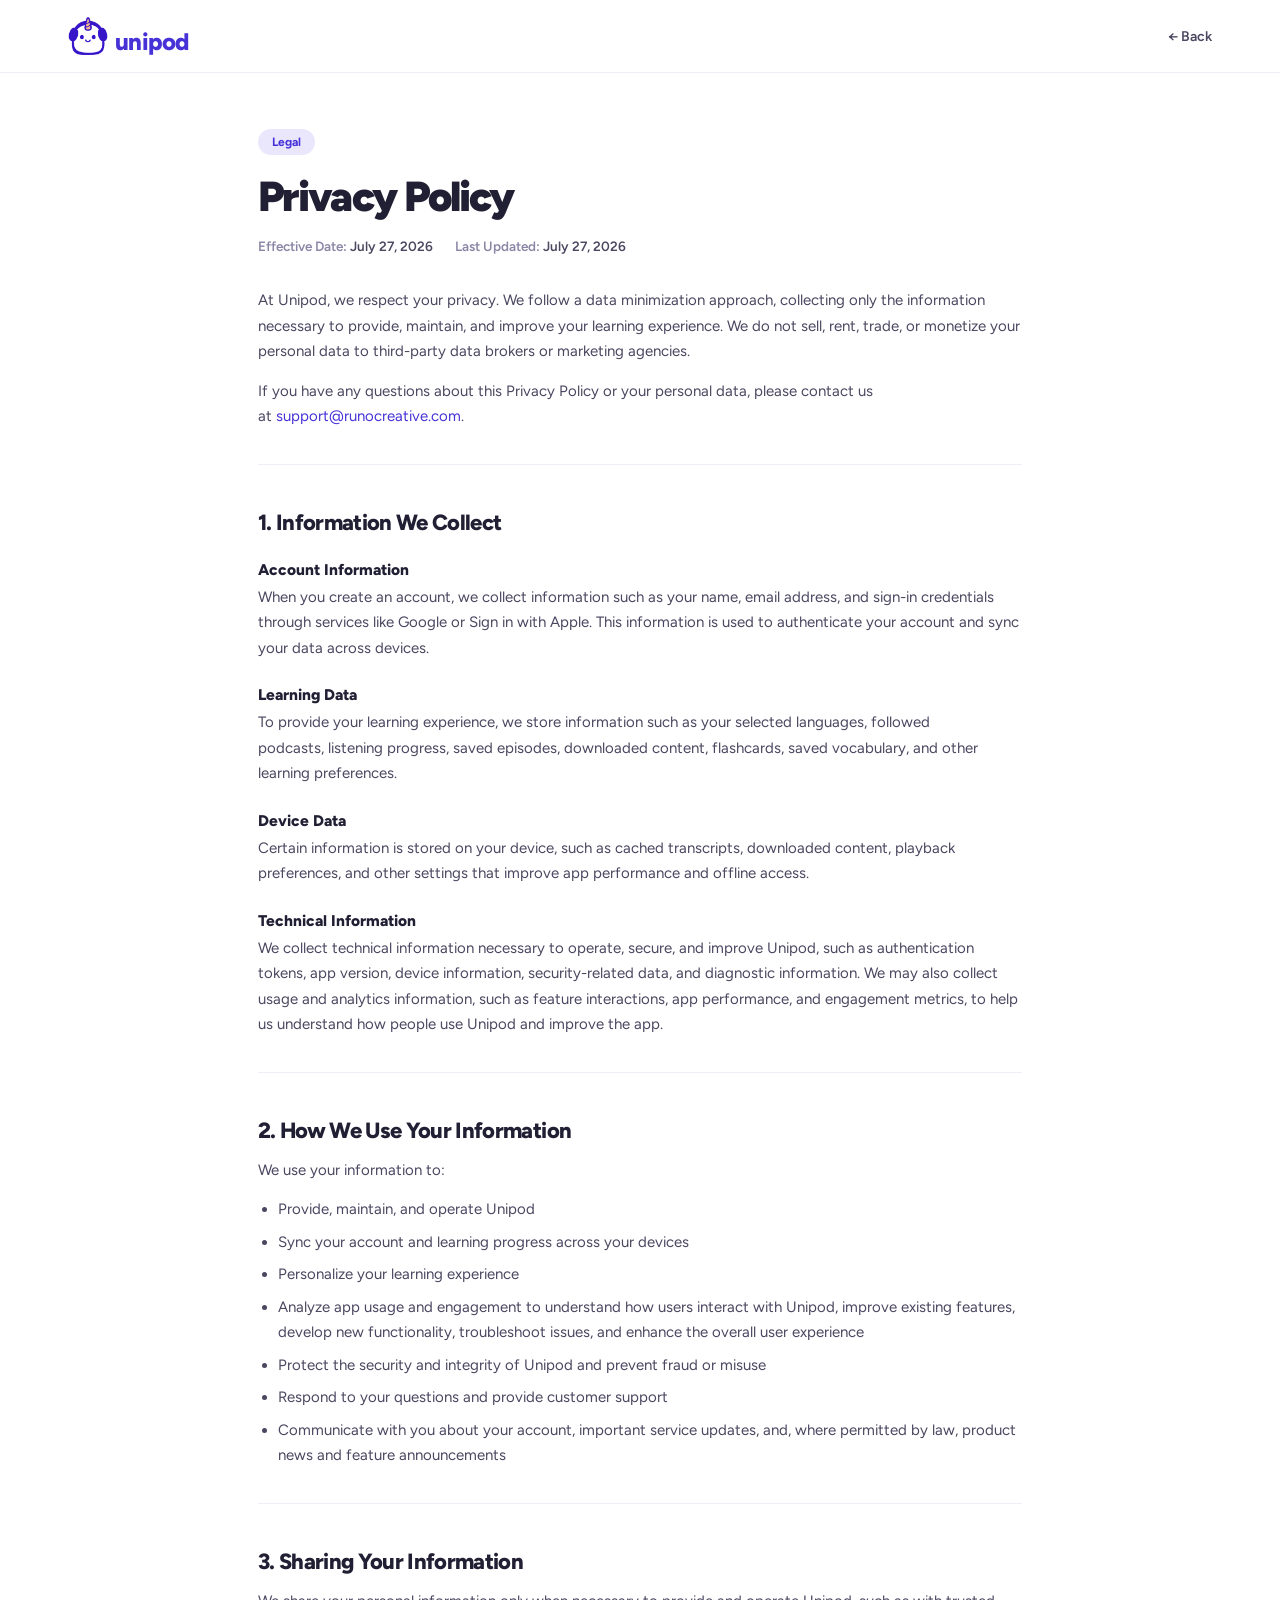
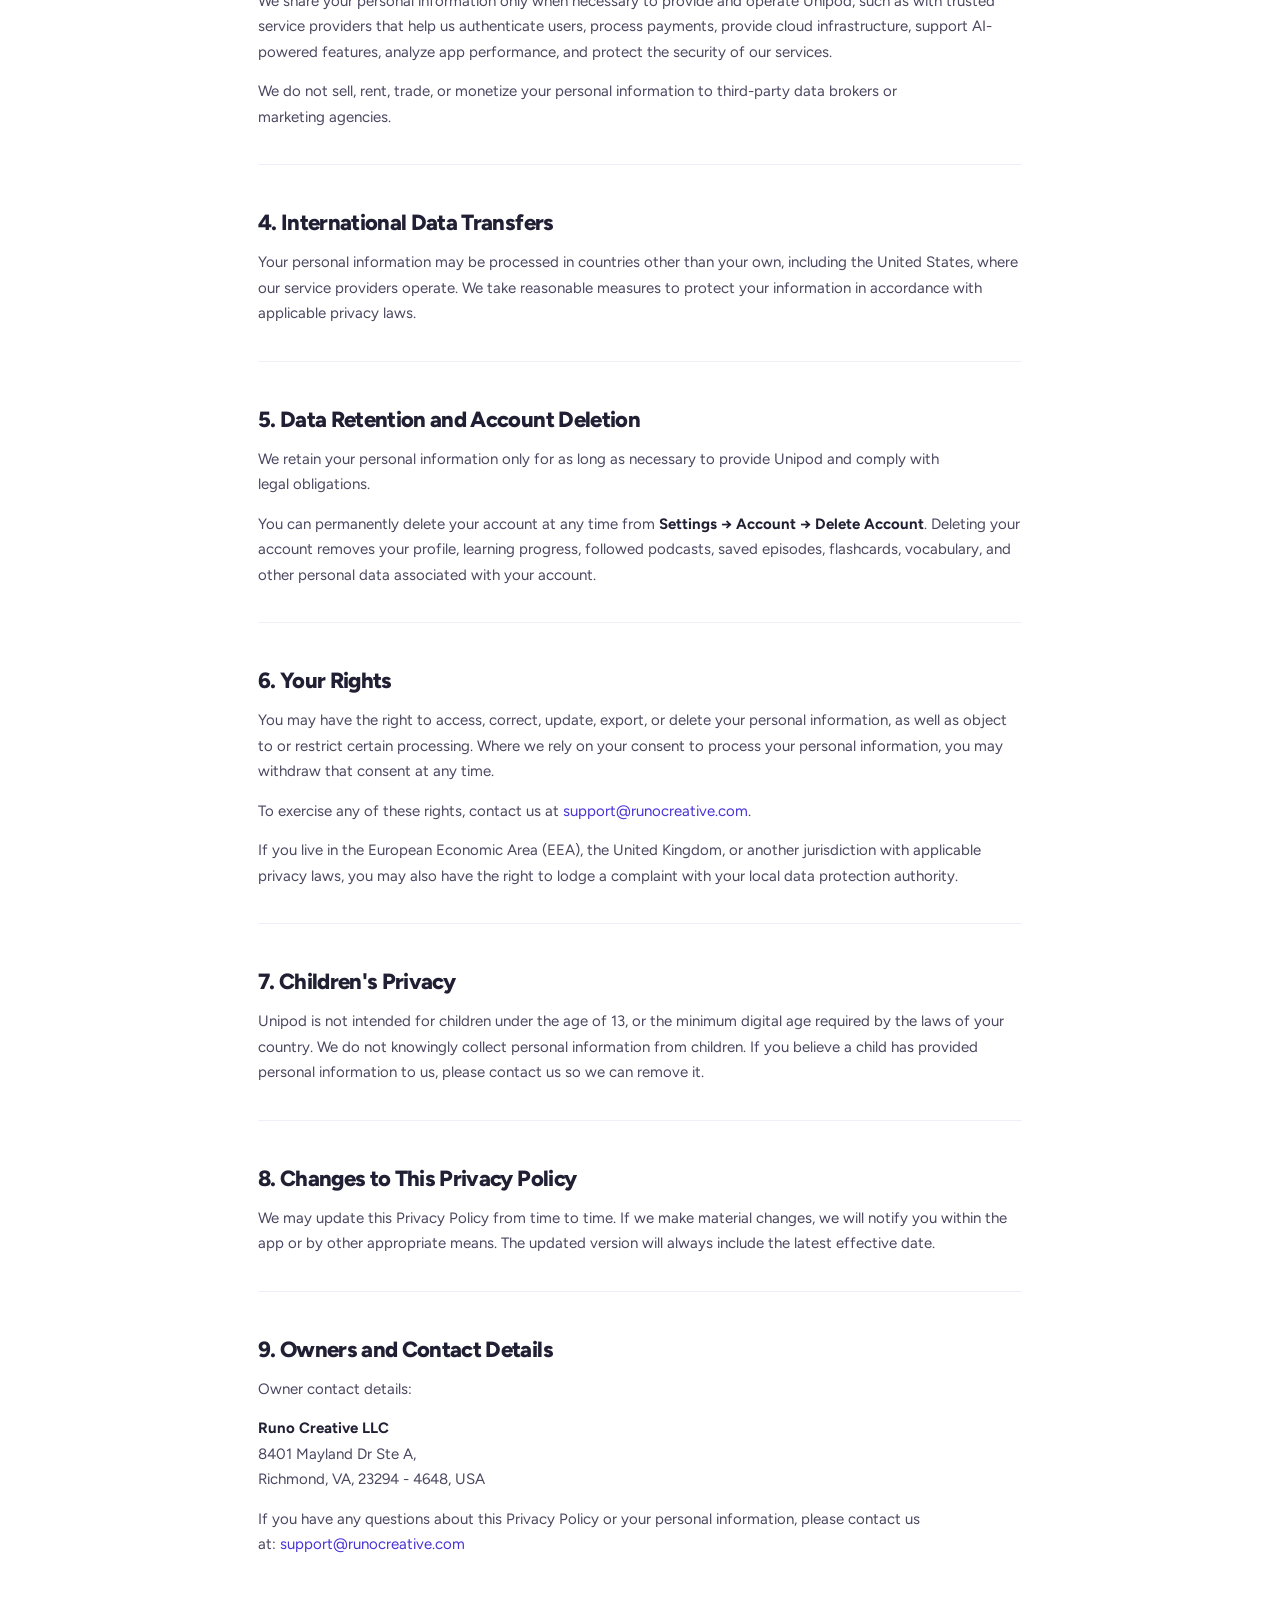
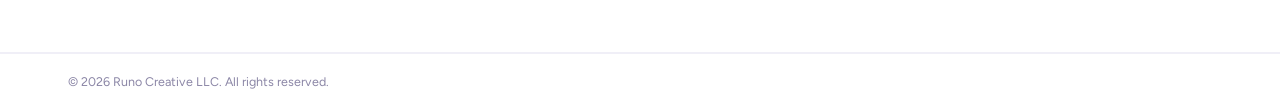
==== privacy/index.html @ 60b709bc "Add files via upload" ====
<!DOCTYPE html>
<html lang="en" class="no-js">
<head>
  <meta charset="utf-8">
  <meta name="viewport" content="width=device-width, initial-scale=1">
  <title>Privacy Policy | Unipod</title>
  <meta name="description" content="How Unipod collects, uses, and protects your personal data. We follow a data-minimization approach and never sell your data.">
  <meta name="robots" content="index, follow">
  <link rel="canonical" href="https://unipod.app/privacy/">
  <meta name="theme-color" content="#4632D6">
  <link rel="icon" href="../favicon.ico" sizes="any">
  <link rel="icon" type="image/png" href="../assets/icons/unipod-mascot.png">
  <link rel="apple-touch-icon" href="../og/apple-touch-icon.png">
  <meta property="og:type" content="article">
  <meta property="og:title" content="Privacy Policy | Unipod">
  <meta property="og:description" content="How Unipod collects, uses, and protects your personal data.">
  <meta property="og:url" content="https://unipod.app/privacy/">
  <meta property="og:image" content="https://unipod.app/og/og-image.png">
  <link rel="preconnect" href="https://fonts.googleapis.com">
  <link rel="preconnect" href="https://fonts.gstatic.com" crossorigin>
  <link href="https://fonts.googleapis.com/css2?family=Figtree:wght@400;500;600;700;800;900&display=swap" rel="stylesheet">
  <link rel="stylesheet" href="../assets/css/styles.css">
</head>
<body>

  <header class="legal-header">
    <div class="container">
      <a class="brand" href="../" aria-label="Unipod home">
        <img src="../assets/icons/unipod-mascot.png" alt="Unipod logo" width="30" height="30">
        <span class="brand-name">unipod</span>
      </a>
      <a class="legal-back" href="../">← Back</a>
    </div>
  </header>

  <main class="legal-main">
    <span class="legal-tag">Legal</span>
    <h1 class="legal-title">Privacy Policy</h1>
    <div class="legal-dates">
      <span>Effective Date: <strong>July 27, 2026</strong></span>
      <span>Last Updated: <strong>July 27, 2026</strong></span>
    </div>

    <div class="legal-body">
      <p>At Unipod, we respect your privacy. We follow a data minimization approach, collecting only the information necessary to provide, maintain, and improve your learning experience. We do not sell, rent, trade, or monetize your personal data to third-party data brokers or marketing agencies.</p>
      <p>If you have any questions about this Privacy Policy or your personal data, please contact us at <a href="mailto:support@runocreative.com">support@runocreative.com</a>.</p>

      <hr>

      <h2>1. Information We Collect</h2>
      <h3>Account Information</h3>
      <p>When you create an account, we collect information such as your name, email address, and sign-in credentials through services like Google or Sign in with Apple. This information is used to authenticate your account and sync your data across devices.</p>
      <h3>Learning Data</h3>
      <p>To provide your learning experience, we store information such as your selected languages, followed podcasts, listening progress, saved episodes, downloaded content, flashcards, saved vocabulary, and other learning preferences.</p>
      <h3>Device Data</h3>
      <p>Certain information is stored on your device, such as cached transcripts, downloaded content, playback preferences, and other settings that improve app performance and offline access.</p>
      <h3>Technical Information</h3>
      <p>We collect technical information necessary to operate, secure, and improve Unipod, such as authentication tokens, app version, device information, security-related data, and diagnostic information. We may also collect usage and analytics information, such as feature interactions, app performance, and engagement metrics, to help us understand how people use Unipod and improve the app.</p>

      <hr>

      <h2>2. How We Use Your Information</h2>
      <p>We use your information to:</p>
      <ul>
        <li>Provide, maintain, and operate Unipod</li>
        <li>Sync your account and learning progress across your devices</li>
        <li>Personalize your learning experience</li>
        <li>Analyze app usage and engagement to understand how users interact with Unipod, improve existing features, develop new functionality, troubleshoot issues, and enhance the overall user experience</li>
        <li>Protect the security and integrity of Unipod and prevent fraud or misuse</li>
        <li>Respond to your questions and provide customer support</li>
        <li>Communicate with you about your account, important service updates, and, where permitted by law, product news and feature announcements</li>
      </ul>

      <hr>

      <h2>3. Sharing Your Information</h2>
      <p>We share your personal information only when necessary to provide and operate Unipod, such as with trusted service providers that help us authenticate users, process payments, provide cloud infrastructure, support AI-powered features, analyze app performance, and protect the security of our services.</p>
      <p>We do not sell, rent, trade, or monetize your personal information to third-party data brokers or marketing agencies.</p>

      <hr>

      <h2>4. International Data Transfers</h2>
      <p>Your personal information may be processed in countries other than your own, including the United States, where our service providers operate. We take reasonable measures to protect your information in accordance with applicable privacy laws.</p>

      <hr>

      <h2>5. Data Retention and Account Deletion</h2>
      <p>We retain your personal information only for as long as necessary to provide Unipod and comply with legal obligations.</p>
      <p>You can permanently delete your account at any time from <strong>Settings → Account → Delete Account</strong>. Deleting your account removes your profile, learning progress, followed podcasts, saved episodes, flashcards, vocabulary, and other personal data associated with your account.</p>

      <hr>

      <h2>6. Your Rights</h2>
      <p>You may have the right to access, correct, update, export, or delete your personal information, as well as object to or restrict certain processing. Where we rely on your consent to process your personal information, you may withdraw that consent at any time.</p>
      <p>To exercise any of these rights, contact us at <a href="mailto:support@runocreative.com">support@runocreative.com</a>.</p>
      <p>If you live in the European Economic Area (EEA), the United Kingdom, or another jurisdiction with applicable privacy laws, you may also have the right to lodge a complaint with your local data protection authority.</p>

      <hr>

      <h2>7. Children's Privacy</h2>
      <p>Unipod is not intended for children under the age of 13, or the minimum digital age required by the laws of your country. We do not knowingly collect personal information from children. If you believe a child has provided personal information to us, please contact us so we can remove it.</p>

      <hr>

      <h2>8. Changes to This Privacy Policy</h2>
      <p>We may update this Privacy Policy from time to time. If we make material changes, we will notify you within the app or by other appropriate means. The updated version will always include the latest effective date.</p>

      <hr>

      <h2>9. Owners and Contact Details</h2>
      <p>Owner contact details:</p>
      <p><strong>Runo Creative LLC</strong><br>8401 Mayland Dr Ste A,<br>Richmond, VA, 23294 - 4648, USA</p>
      <p>If you have any questions about this Privacy Policy or your personal information, please contact us at: <a href="mailto:support@runocreative.com">support@runocreative.com</a></p>
    </div>
  </main>

  <footer class="site-footer">
    <div class="footer-bottom">
      <div class="container">© 2026 Runo Creative LLC. All rights reserved.</div>
    </div>
  </footer>

</body>
</html>
---- assets/css/styles.css ----
/* ==========================================================================
   Unipod — production stylesheet
   Brand: Figtree type · Indigo #4632D6 · Apricot #F5A65B
   ========================================================================== */

:root {
  --indigo: #4632D6;
  --indigo-hover: #3626b0;
  --indigo-soft: #EAE7FC;
  --lilac: #C7C0FF;
  --apricot: #F5A65B;
  --peach-tint: #FDEBD8;
  --ink: #211F33;
  --ink-cta: #161326;
  --slate: #4A4760;
  --muted: #5a5668;
  --muted-2: #706C8A;
  --muted-3: #8B86A6;
  --line: #F0EFF7;
  --line-2: #E7E5F1;
  --surface: #F7F6FC;
  --max: 1200px;
}

* { box-sizing: border-box; }

html { scroll-behavior: smooth; }

body {
  margin: 0;
  font-family: 'Figtree', system-ui, -apple-system, sans-serif;
  background: #fff;
  color: var(--ink);
  overflow-x: hidden;
  -webkit-font-smoothing: antialiased;
}

a { color: var(--indigo); text-decoration: none; }
a:hover { color: var(--indigo-hover); }

img { max-width: 100%; }

::selection { background: var(--lilac); color: var(--ink); }

/* A11y: visible keyboard focus states */
a:focus-visible,
button:focus-visible {
  outline: 3px solid var(--indigo);
  outline-offset: 3px;
  border-radius: 6px;
}

.container { max-width: var(--max); margin: 0 auto; padding: 0 28px; }

/* ---- Motion ------------------------------------------------------------- */
@keyframes floaty  { 0%,100% { transform: translateY(0); } 50% { transform: translateY(-12px); } }
@keyframes floaty2 { 0%,100% { transform: translateY(0); } 50% { transform: translateY(-8px); } }
@keyframes blob    { 0%,100% { transform: translate(0,0) scale(1); } 50% { transform: translate(18px,-14px) scale(1.08); } }

[data-reveal] { opacity: 0; transform: translateY(28px); }
[data-reveal].in {
  opacity: 1;
  transform: none;
  transition: opacity .8s cubic-bezier(.2,.7,.2,1), transform .8s cubic-bezier(.2,.7,.2,1);
}
/* no-JS fallback: if the script never runs, show everything */
.no-js [data-reveal] { opacity: 1; transform: none; }

@media (prefers-reduced-motion: reduce) {
  html { scroll-behavior: auto; }
  * { animation: none !important; }
  [data-reveal] { opacity: 1 !important; transform: none !important; transition: none !important; }
}

/* ---- Header ------------------------------------------------------------- */
.site-header {
  position: sticky; top: 0; z-index: 50;
  background: rgba(255,255,255,.82);
  backdrop-filter: blur(14px);
  -webkit-backdrop-filter: blur(14px);
  border-bottom: 1px solid var(--line);
}
.site-header .container {
  padding: 16px 28px;
  display: flex; align-items: center; justify-content: space-between;
}
.brand { display: flex; align-items: center; gap: 5px; }
.brand img { width: 40px; height: 40px; object-fit: contain; }
.brand-name { font-weight: 800; font-size: 24px; letter-spacing: -0.03em; color: var(--indigo); position: relative; top: 5px; left: 2px; }
.nav { display: flex; align-items: center; gap: 28px; }
.nav a { color: var(--slate); font-weight: 600; font-size: 14.5px; }

/* ---- Hero --------------------------------------------------------------- */
.hero { position: relative; overflow: hidden; }
.hero .container {
  position: relative; z-index: 1;
  padding: 72px 28px 60px;
  display: grid; grid-template-columns: 1.05fr 1fr; gap: 36px; align-items: center;
}
.blob { position: absolute; border-radius: 50%; z-index: 0; pointer-events: none; }
.blob-1 { top: -120px; left: -80px; width: 520px; height: 520px; background: radial-gradient(circle,#EAE7FC 0%,rgba(234,231,252,0) 68%); animation: blob 14s ease-in-out infinite; }
.blob-2 { top: 60px; right: -120px; width: 560px; height: 560px; background: radial-gradient(circle,#FDEBD8 0%,rgba(253,235,216,0) 66%); animation: blob 17s ease-in-out infinite; }
.blob-3 { bottom: -160px; left: 38%; width: 480px; height: 480px; background: radial-gradient(circle,#DCE6FF 0%,rgba(220,230,255,0) 66%); animation: blob 20s ease-in-out infinite; }

.badge {
  display: inline-flex; align-items: center; gap: 8px;
  background: #fff; border: 1px solid var(--line-2); color: var(--indigo);
  border-radius: 999px; padding: 7px 15px; font-weight: 700; font-size: 12.5px;
  box-shadow: 0 6px 18px rgba(70,50,214,.07);
}
.hero h1 { font-weight: 900; font-size: 58px; line-height: 1.02; letter-spacing: -0.045em; margin: 22px 0 0; }
.highlight { position: relative; white-space: nowrap; }
.highlight span { position: relative; z-index: 1; color: var(--indigo); }
.highlight::after {
  content: ""; position: absolute; left: -2px; right: -2px; bottom: 6px;
  height: 16px; background: var(--peach-tint); border-radius: 6px; z-index: 0;
}
.hero-sub { font-size: 18px; line-height: 1.6; color: var(--muted); max-width: 480px; margin: 24px 0 0; text-wrap: pretty; }

.cta-row { display: flex; gap: 12px; margin-top: 32px; flex-wrap: wrap; }
.btn-store {
  display: inline-flex; align-items: center; gap: 10px;
  border-radius: 999px; padding: 14px 22px; font-weight: 700; font-size: 14.5px;
  background: var(--ink-cta); color: #fff;
}
.btn-store svg { flex: none; }
.btn-store .glyph { font-size: 20px; }
.btn-store .label { text-align: left; line-height: 1.05; }
.btn-store .label small { font-size: 10px; font-weight: 600; display: block; }
.btn-store--dark .label small { color: #b9b4c6; }
.btn-store--light { background: #fff; border: 1.5px solid #E4E1E8; color: var(--ink); }
.btn-store--light .glyph { color: var(--ink-cta); }
.btn-store--light .label small { color: var(--muted-3); }
.btn-store--on-white { background: #fff; color: var(--ink-cta); }
.btn-store--on-white .glyph { color: var(--ink-cta); }
.btn-store--on-white .label small { color: var(--muted-3); }

/* Hero visual (phone mockups + lookup card) */
.hero-visual { display: flex; justify-content: center; position: relative; }
.lookup-card {
  position: absolute; z-index: 3;
  top: calc(52% - 56px); left: calc(-4% + 48px); transform: translateY(-50%);
  width: 230px; background: #fff; border: 1px solid #ECEAEF; border-radius: 18px;
  box-shadow: 0 24px 50px rgba(26,22,32,.16); padding: 16px;
  animation: floaty2 7s ease-in-out infinite;
}
.lookup-head { display: flex; align-items: flex-start; justify-content: space-between; }
.lookup-word { font-weight: 800; font-size: 19px; letter-spacing: -0.03em; color: var(--indigo); }
.lookup-check {
  width: 22px; height: 22px; border-radius: 50%; border: 1.5px solid #3aa76d; color: #3aa76d;
  display: inline-flex; align-items: center; justify-content: center; font-size: 11px; flex: none;
}
.lookup-rule { height: 1px; background: #F0EFF3; margin: 11px 0; }
.lookup-lemma { font-weight: 800; font-size: 15px; color: var(--ink); }
.lookup-lemma small { color: var(--muted-3); font-weight: 600; font-size: 13px; }
.lookup-pills { display: flex; gap: 6px; margin-top: 10px; flex-wrap: wrap; }
.lookup-pills span { background: #F5F4F7; color: #6a6474; border-radius: 999px; padding: 3px 11px; font-weight: 600; font-size: 10px; }

.phones { position: relative; }
.phone { border-radius: 40px; background: var(--ink-cta); padding: 9px; box-shadow: 0 30px 60px rgba(26,22,32,.20); }
.phone img { display: block; width: 100%; height: auto; border-radius: 32px; }
.phone--back { position: absolute; top: 126px; left: 166px; z-index: 2; width: 200px; box-shadow: 0 26px 54px rgba(26,22,32,.18); animation: floaty2 8s ease-in-out .4s infinite; }
.phone--front { position: relative; z-index: 1; margin-left: -56px; width: 272px; animation: floaty 7s ease-in-out infinite; }

/* ---- Language strip ----------------------------------------------------- */
.lang-strip { display: flex; align-items: center; justify-content: center; gap: 34px; flex-wrap: wrap; padding: 22px 28px; }
.lang-strip .lead { font-size: 11px; font-weight: 800; letter-spacing: .08em; text-transform: uppercase; color: var(--muted-3); }
.lang { display: inline-flex; align-items: center; gap: 9px; font-weight: 800; font-size: 17px; letter-spacing: -0.02em; color: var(--slate); }
.lang-flag { width: 36px; height: 36px; border-radius: 50%; background: #fff; box-shadow: 0 4px 12px rgba(26,22,32,.08); display: inline-flex; align-items: center; justify-content: center; font-size: 19px; }

/* ---- Sections ----------------------------------------------------------- */
.section { max-width: var(--max); margin: 0 auto; padding: 72px 28px 40px; }
.section--why { padding: 80px 28px 40px; }
.section-head { text-align: center; max-width: 640px; margin: 0 auto; }
.eyebrow { font-weight: 800; font-size: 13px; letter-spacing: .06em; text-transform: uppercase; color: var(--indigo); }
.section-title { font-weight: 900; font-size: 40px; letter-spacing: -0.04em; margin: 12px 0 0; line-height: 1.1; }

/* Feature cards */
.feature-grid { display: grid; grid-template-columns: repeat(2,1fr); gap: 22px; margin-top: 46px; }
.feature-card { background: #fff; border: 1.5px solid var(--line); border-radius: 24px; padding: 30px 26px; box-shadow: 0 14px 34px rgba(26,22,32,.05); }
.feature-icon { width: 54px; height: 54px; border-radius: 16px; background: var(--indigo-soft); display: flex; align-items: center; justify-content: center; color: var(--indigo); font-size: 24px; }
.feature-card h3 { font-weight: 800; font-size: 18px; letter-spacing: -0.02em; margin: 22px 0 0; line-height: 1.2; }
.feature-card p { font-size: 14px; line-height: 1.55; color: var(--muted); margin: 9px 0 0; text-wrap: pretty; }

/* Why cards */
.why-grid { display: grid; grid-template-columns: repeat(3,1fr); gap: 22px; margin-top: 46px; align-items: start; }
.why-card { background: #fff; border: 1.5px solid var(--line); border-radius: 24px; padding: 30px; }
.why-card h3 { font-weight: 800; font-size: 18px; color: var(--muted-3); margin: 0; }
.why-list { display: flex; flex-direction: column; gap: 13px; margin-top: 20px; font-size: 14.5px; color: var(--muted-2); }
.why-list div { display: flex; gap: 10px; }
.why-card--win { position: relative; border: none; background: linear-gradient(160deg,#4632D6,#5b4de0); color: #fff; box-shadow: 0 26px 54px rgba(70,50,214,.32); }
.why-card--win h3 { color: #fff; }
.why-card--win .why-list { color: #f2f0ff; }
.why-card--win .why-list span { color: var(--apricot); font-weight: 800; }

/* ---- Download CTA band -------------------------------------------------- */
.section--cta { max-width: var(--max); margin: 0 auto; padding: 50px 28px 84px; }
.cta-band {
  border-radius: 34px; background: linear-gradient(135deg,#4632D6,#6A5AEA);
  padding: 72px 40px; text-align: center; position: relative; overflow: hidden;
  box-shadow: 0 34px 70px rgba(70,50,214,.34);
}
.cta-band .orb-1 { position: absolute; top: -60px; left: -40px; width: 280px; height: 280px; border-radius: 50%; background: rgba(255,255,255,.09); }
.cta-band .orb-2 { position: absolute; bottom: -80px; right: -30px; width: 320px; height: 320px; border-radius: 50%; background: rgba(245,166,91,.18); }
.cta-inner { position: relative; z-index: 1; }
.cta-band h2 { font-weight: 900; font-size: 46px; letter-spacing: -0.045em; color: #fff; margin: 0; line-height: 1.06; }
.cta-words { display: flex; gap: 10px; justify-content: center; flex-wrap: wrap; margin: 22px 0 0; }
.cta-words span { font-weight: 800; font-size: 16px; color: #fff; }
.cta-words .w-u { color: var(--lilac); }
.cta-words .w-r { color: var(--apricot); }
.cta-buttons { display: flex; gap: 12px; justify-content: center; flex-wrap: wrap; margin-top: 34px; }

/* ---- Footer ------------------------------------------------------------- */
.site-footer { border-top: 1px solid var(--line); }
.footer-top {
  max-width: var(--max); margin: 0 auto; padding: 48px 28px 40px;
  display: flex; align-items: center; justify-content: space-between; flex-wrap: wrap; gap: 20px;
}
.footer-blurb { font-size: 13.5px; color: var(--muted-3); line-height: 1.6; margin: 14px 0 0; max-width: 250px; }
.site-footer .brand-name { top: 7px; }
.site-footer .brand img { width: 32px; height: 32px; }
.footer-links { display: flex; align-items: center; gap: 26px; font-size: 13.5px; font-weight: 600; }
.footer-links a { color: var(--muted-2); }
.footer-bottom { border-top: 1px solid var(--line); }
.footer-bottom .container { padding: 20px 28px; font-size: 12.5px; color: var(--muted-3); }

/* ---- Legal pages -------------------------------------------------------- */
.legal-header { border-bottom: 1px solid var(--line); }
.legal-header .container { padding: 16px 28px; display: flex; align-items: center; justify-content: space-between; }
.legal-back { color: var(--slate); font-weight: 600; font-size: 14px; }
.legal-main { max-width: 820px; margin: 0 auto; padding: 56px 28px 80px; }
.legal-tag { display: inline-flex; align-items: center; gap: 8px; background: var(--indigo-soft); color: var(--indigo); border-radius: 999px; padding: 6px 14px; font-weight: 700; font-size: 12px; }
.legal-title { font-weight: 900; font-size: 42px; letter-spacing: -0.045em; margin: 16px 0 0; }
.legal-dates { display: flex; gap: 22px; margin-top: 16px; font-size: 13.5px; color: var(--muted-3); font-weight: 600; flex-wrap: wrap; }
.legal-dates strong { color: var(--slate); font-weight: 600; }
.legal-body { margin-top: 34px; }
.legal-body h2 { font-weight: 800; font-size: 22px; letter-spacing: -0.03em; color: var(--ink); margin: 44px 0 14px; }
.legal-body h3 { font-weight: 800; font-size: 15.5px; color: var(--ink); margin: 24px 0 6px; }
.legal-body p { font-size: 15px; line-height: 1.7; color: var(--slate); margin: 0 0 14px; text-wrap: pretty; }
.legal-body ul { margin: 0 0 14px; padding-left: 20px; }
.legal-body li { font-size: 15px; line-height: 1.7; color: var(--slate); margin-bottom: 7px; }
.legal-body hr { border: none; border-top: 1px solid var(--line); margin: 34px 0; }
.legal-body strong { color: var(--ink); font-weight: 700; }

/* ---- 404 ---------------------------------------------------------------- */
.notfound { min-height: 70vh; display: flex; flex-direction: column; align-items: center; justify-content: center; text-align: center; padding: 60px 28px; }
.notfound h1 { font-weight: 900; font-size: 88px; letter-spacing: -0.05em; margin: 0; color: var(--indigo); }
.notfound p { font-size: 17px; color: var(--muted); margin: 12px 0 28px; }
.notfound a { background: var(--ink-cta); color: #fff; border-radius: 999px; padding: 14px 26px; font-weight: 700; font-size: 15px; }

/* ---- Responsive --------------------------------------------------------- */
@media (max-width: 940px) {
  .hero .container { grid-template-columns: 1fr; gap: 12px; padding-top: 48px; }
  .hero h1 { font-size: 44px; }
  .hero-visual { margin-top: 40px; min-height: 420px; }
  .why-grid { grid-template-columns: 1fr; }
  .cta-band h2 { font-size: 34px; }
}
@media (max-width: 620px) {
  .container, .site-header .container { padding-left: 20px; padding-right: 20px; }
  .nav { gap: 16px; }
  .hero h1 { font-size: 36px; }
  .feature-grid { grid-template-columns: 1fr; }
  .section-title { font-size: 30px; }
  .lang-strip { gap: 18px 24px; }
  .footer-top { flex-direction: column; align-items: flex-start; }
}
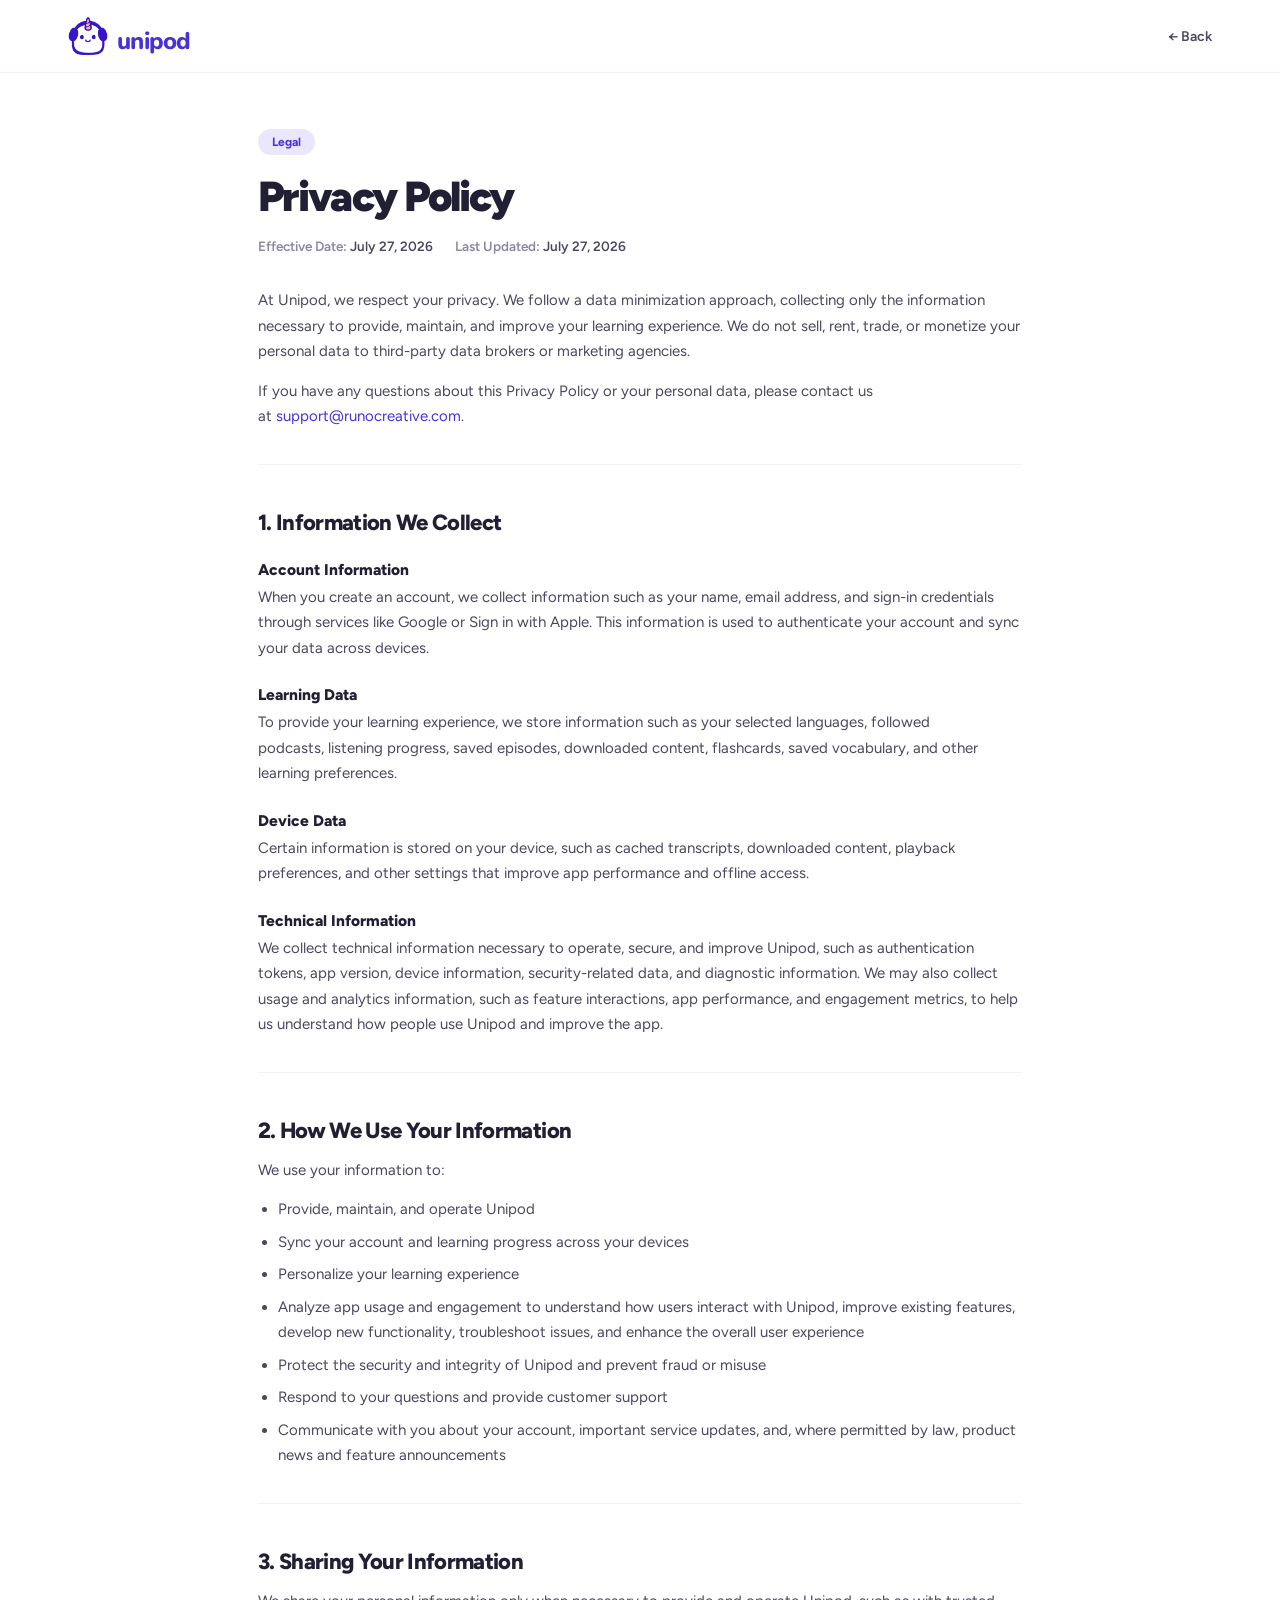
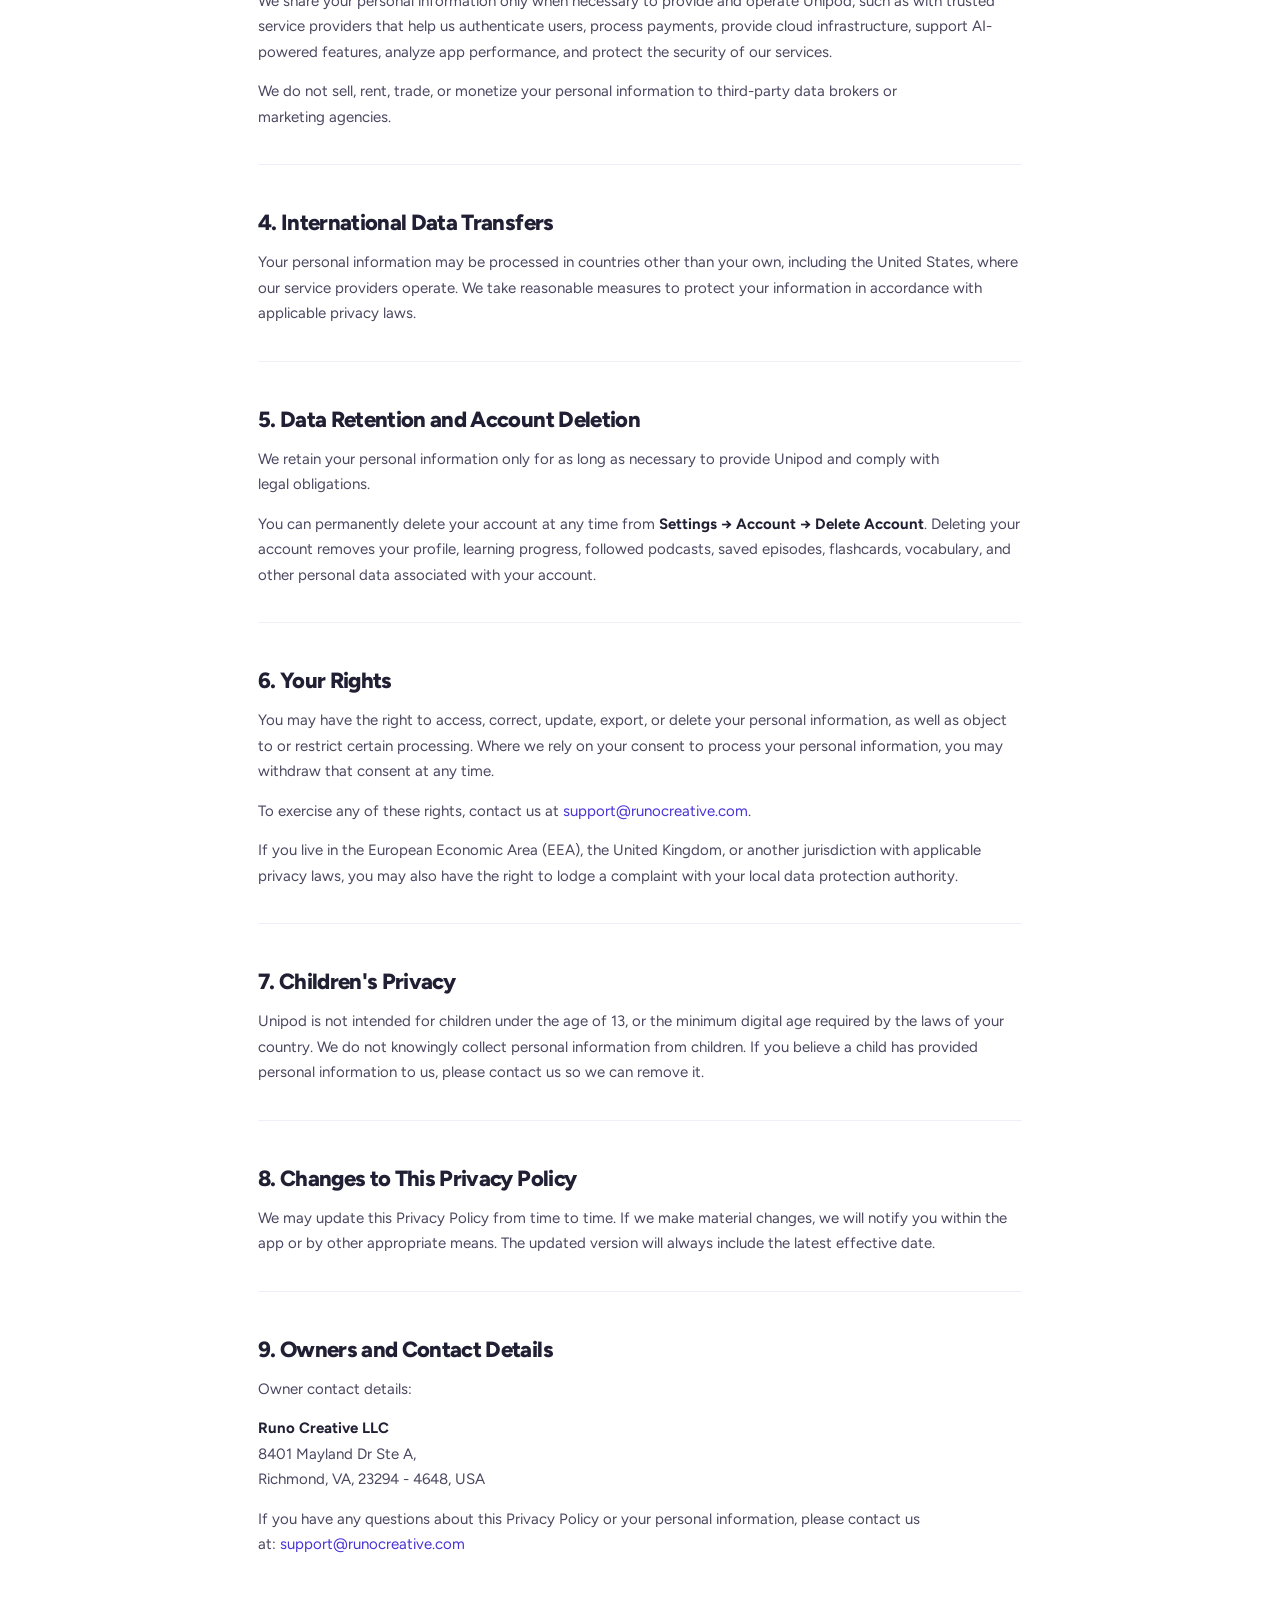
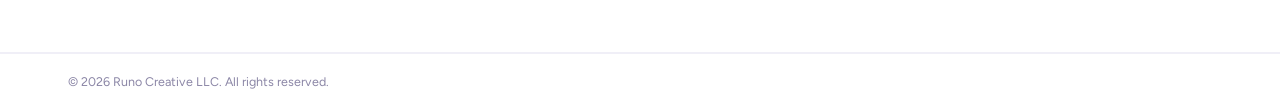
==== commit a5b23a6a: "Add files via upload" ====
--- a/privacy/index.html
+++ b/privacy/index.html
@@ -18,7 +18,7 @@
   <meta property="og:image" content="https://unipod.app/og/og-image.png">
   <link rel="preconnect" href="https://fonts.googleapis.com">
   <link rel="preconnect" href="https://fonts.gstatic.com" crossorigin>
-  <link href="https://fonts.googleapis.com/css2?family=Figtree:wght@400;500;600;700;800;900&display=swap" rel="stylesheet">
+  <link href="https://fonts.googleapis.com/css2?family=Nunito:wght@700;800;900&family=Figtree:wght@400;500;600;700;800;900&display=swap" rel="stylesheet">
   <link rel="stylesheet" href="../assets/css/styles.css">
 </head>
 <body>
--- a/assets/css/styles.css
+++ b/assets/css/styles.css
@@ -86,7 +86,7 @@
 }
 .brand { display: flex; align-items: center; gap: 5px; }
 .brand img { width: 40px; height: 40px; object-fit: contain; }
-.brand-name { font-weight: 800; font-size: 24px; letter-spacing: -0.03em; color: var(--indigo); position: relative; top: 5px; left: 2px; }
+.brand-name { font-family: 'Nunito', 'Figtree', sans-serif; font-weight: 800; font-size: 24px; letter-spacing: -0.03em; color: var(--indigo); position: relative; top: 5px; left: 4px; }
 .nav { display: flex; align-items: center; gap: 28px; }
 .nav a { color: var(--slate); font-weight: 600; font-size: 14.5px; }
 
